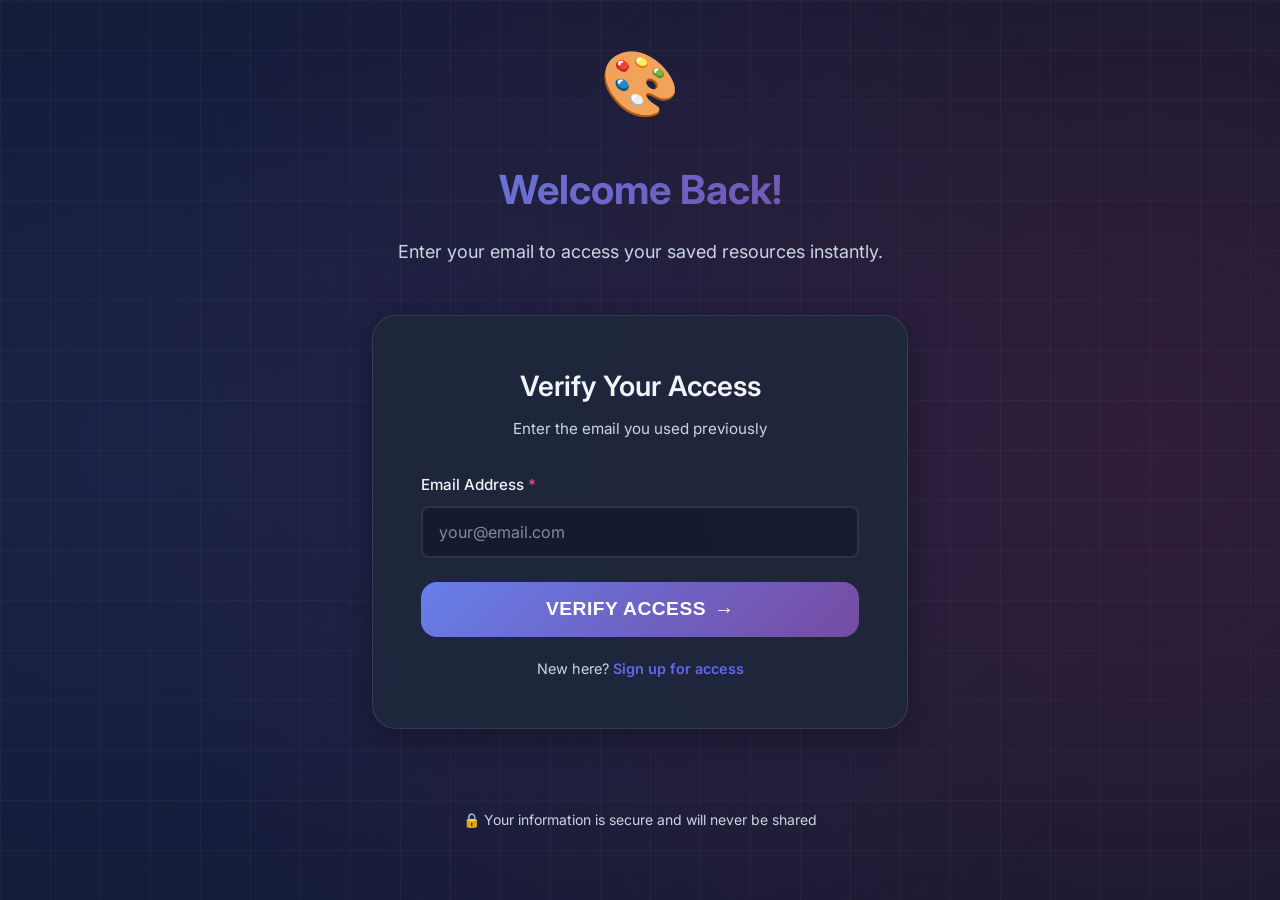
==== admin.html @ 47983951 "Implemented Login flow and Admin Resource Management Dashboard with Copy Link feature" ====
<!DOCTYPE html>
<html lang="en">

<head>
    <meta charset="UTF-8">
    <meta name="viewport" content="width=device-width, initial-scale=1.0">
    <title>Admin Dashboard - FrameGlobe</title>
    <link rel="preconnect" href="https://fonts.googleapis.com">
    <link rel="preconnect" href="https://fonts.gstatic.com" crossorigin>
    <link href="https://fonts.googleapis.com/css2?family=Inter:wght@400;500;600;700&display=swap" rel="stylesheet">
    <link rel="stylesheet" href="styles.css">
    <style>
        .admin-container {
            max-width: 1000px;
            margin: 0 auto;
            padding: 20px;
        }

        .admin-card {
            background: rgba(255, 255, 255, 0.05);
            backdrop-filter: blur(10px);
            border: 1px solid rgba(255, 255, 255, 0.1);
            border-radius: 16px;
            padding: 30px;
            margin-top: 20px;
        }

        .admin-header {
            display: flex;
            justify-content: space-between;
            align-items: center;
            margin-bottom: 20px;
        }

        .resource-table {
            width: 100%;
            border-collapse: collapse;
            margin-top: 20px;
        }

        .resource-table th,
        .resource-table td {
            padding: 15px;
            text-align: left;
            border-bottom: 1px solid rgba(255, 255, 255, 0.1);
        }

        .resource-table th {
            color: var(--color-primary);
            font-weight: 600;
        }

        .action-btns {
            display: flex;
            gap: 10px;
        }

        .btn-small {
            padding: 8px 12px;
            font-size: 0.85rem;
        }

        .btn-edit {
            background: var(--color-primary);
        }

        .btn-delete {
            background: #ef4444;
        }

        /* Modal Styles */
        .modal {
            position: fixed;
            top: 0;
            left: 0;
            width: 100%;
            height: 100%;
            background: rgba(0, 0, 0, 0.8);
            display: flex;
            justify-content: center;
            align-items: center;
            z-index: 1000;
        }

        .modal-content {
            background: #1a1a1a;
            padding: 30px;
            border-radius: 16px;
            width: 100%;
            max-width: 500px;
            border: 1px solid rgba(255, 255, 255, 0.1);
        }
    </style>
</head>

<body>
    <div class="bg-gradient"></div>
    <div class="bg-pattern"></div>

    <div class="admin-container">
        <header class="hero">
            <div class="logo-badge">🛡️</div>
            <h1 class="hero-title">Admin Dashboard</h1>
            <p class="hero-subtitle">Manage FrameGlobe resources and mappings</p>
        </header>

        <div class="admin-card">
            <div class="admin-header">
                <h2>Resource Mappings</h2>
                <button id="addResourceBtn" class="submit-btn" style="width: auto;">
                    <span>+ Add Resource</span>
                </button>
            </div>

            <table class="resource-table">
                <thead>
                    <tr>
                        <th>Post ID</th>
                        <th>Name</th>
                        <th>Download Link</th>
                        <th>Actions</th>
                    </tr>
                </thead>
                <tbody id="resourceTableBody">
                    <!-- Loaded via JS -->
                </tbody>
            </table>
        </div>

        <div class="form-footer" style="margin-top: 40px;">
            <a href="index.html" class="login-link">← Back to Site</a>
        </div>
    </div>

    <!-- Add/Edit Modal -->
    <div id="resourceModal" class="modal hidden">
        <div class="modal-content">
            <h3 id="modalTitle">Add New Resource</h3>
            <form id="resourceForm" class="lead-form">
                <input type="hidden" id="originalPostId">
                <div class="form-group">
                    <label for="postId">Post ID (e.g., beginner-sketching)</label>
                    <input type="text" id="postId" required placeholder="Enter unique ID">
                </div>
                <div class="form-group">
                    <label for="resourceName">Resource Name</label>
                    <input type="text" id="resourceName" required placeholder="e.g., Drawing Guide PDF">
                </div>
                <div class="form-group">
                    <label for="downloadLink">Download Link</label>
                    <input type="url" id="downloadLink" required placeholder="Google Drive direct link">
                </div>

                <div class="action-btns" style="margin-top: 20px;">
                    <button type="submit" class="submit-btn">Save Resource</button>
                    <button type="button" id="closeModalBtn" class="submit-btn"
                        style="background: #333;">Cancel</button>
                </div>
            </form>
        </div>
    </div>

    <script src="script.js"></script>
</body>

</html>
---- styles.css ----
/* ============================================
   RESET & BASE STYLES
   ============================================ */
* {
    margin: 0;
    padding: 0;
    box-sizing: border-box;
}

:root {
    /* Color Palette */
    --color-primary: #6366f1;
    --color-primary-dark: #4f46e5;
    --color-primary-light: #818cf8;
    --color-secondary: #ec4899;
    --color-success: #10b981;
    --color-warning: #f59e0b;

    /* Gradients */
    --gradient-primary: linear-gradient(135deg, #667eea 0%, #764ba2 100%);
    --gradient-secondary: linear-gradient(135deg, #f093fb 0%, #f5576c 100%);
    --gradient-success: linear-gradient(135deg, #4ade80 0%, #22c55e 100%);

    /* Neutral Colors */
    --color-bg: #0f172a;
    --color-bg-secondary: #1e293b;
    --color-text: #f1f5f9;
    --color-text-secondary: #cbd5e1;
    --color-border: rgba(255, 255, 255, 0.1);

    /* Spacing */
    --spacing-xs: 0.5rem;
    --spacing-sm: 1rem;
    --spacing-md: 1.5rem;
    --spacing-lg: 2rem;
    --spacing-xl: 3rem;

    /* Border Radius */
    --radius-sm: 0.5rem;
    --radius-md: 1rem;
    --radius-lg: 1.5rem;

    /* Shadows */
    --shadow-sm: 0 2px 8px rgba(0, 0, 0, 0.1);
    --shadow-md: 0 4px 16px rgba(0, 0, 0, 0.2);
    --shadow-lg: 0 8px 32px rgba(0, 0, 0, 0.3);
    --shadow-glow: 0 0 40px rgba(99, 102, 241, 0.3);

    /* Transitions */
    --transition-fast: 0.2s ease;
    --transition-normal: 0.3s ease;
    --transition-slow: 0.5s ease;
}

body {
    font-family: 'Inter', -apple-system, BlinkMacSystemFont, 'Segoe UI', sans-serif;
    background: var(--color-bg);
    color: var(--color-text);
    line-height: 1.6;
    min-height: 100vh;
    overflow-x: hidden;
}

/* ============================================
   BACKGROUND EFFECTS
   ============================================ */
.bg-gradient {
    position: fixed;
    top: -50%;
    left: -50%;
    width: 200%;
    height: 200%;
    background: radial-gradient(circle at 30% 50%, rgba(99, 102, 241, 0.15) 0%, transparent 50%),
        radial-gradient(circle at 70% 50%, rgba(236, 72, 153, 0.15) 0%, transparent 50%);
    animation: rotateGradient 20s linear infinite;
    pointer-events: none;
    z-index: -1;
}

@keyframes rotateGradient {
    0% {
        transform: rotate(0deg);
    }

    100% {
        transform: rotate(360deg);
    }
}

.bg-pattern {
    position: fixed;
    top: 0;
    left: 0;
    width: 100%;
    height: 100%;
    background-image:
        linear-gradient(rgba(255, 255, 255, 0.03) 1px, transparent 1px),
        linear-gradient(90deg, rgba(255, 255, 255, 0.03) 1px, transparent 1px);
    background-size: 50px 50px;
    pointer-events: none;
    z-index: -1;
}

/* ============================================
   CONTAINER & LAYOUT
   ============================================ */
.container {
    max-width: 600px;
    margin: 0 auto;
    padding: var(--spacing-lg);
    position: relative;
    z-index: 1;
}

/* ============================================
   HERO SECTION
   ============================================ */
.hero {
    text-align: center;
    margin-bottom: var(--spacing-xl);
    animation: fadeInUp 0.6s ease;
}

.logo-badge {
    font-size: 4rem;
    margin-bottom: var(--spacing-md);
    animation: float 3s ease-in-out infinite;
}

@keyframes float {

    0%,
    100% {
        transform: translateY(0);
    }

    50% {
        transform: translateY(-10px);
    }
}

/* Form Footer & Login Link */
.form-footer {
    margin-top: 20px;
    text-align: center;
    font-size: 0.9rem;
    color: var(--color-text-secondary); /* Adjusted to use existing variable */
}

.login-link {
    color: var(--color-primary); /* Adjusted to use existing variable */
    text-decoration: none;
    font-weight: 600;
    transition: all var(--transition-normal); /* Adjusted to use existing variable */
}

.login-link:hover {
    color: var(--color-primary-light); /* Adjusted to use existing variable */
    text-decoration: underline;
}

/* Error Messages */
.error-message {
    background: rgba(239, 68, 68, 0.1);
    border: 1px solid rgba(239, 68, 68, 0.2);
    color: #ef4444;
    padding: 12px;
    border-radius: 8px;
    margin-bottom: 20px;
    font-size: 0.9rem;
    text-align: center;
}

.hidden {
    display: none !important;
}

/* Page Animations */
@keyframes fadeIn {
    from { opacity: 0; transform: translateY(10px); }
    to { opacity: 1; transform: translateY(0); }
}

.form-card, .download-card {
    animation: fadeIn 0.6s ease-out forwards;
}
.hero-title {
    font-size: 2.5rem;
    font-weight: 700;
    margin-bottom: var(--spacing-sm);
    background: var(--gradient-primary);
    -webkit-background-clip: text;
    -webkit-text-fill-color: transparent;
    background-clip: text;
}

.hero-subtitle {
    font-size: 1.125rem;
    color: var(--color-text-secondary);
    max-width: 500px;
    margin: 0 auto;
}

/* ============================================
   FORM SECTIONS
   ============================================ */
.form-section,
.download-section,
.waitlist-section,
.existing-interest-section {
    animation: fadeInUp 0.6s ease 0.2s backwards;
}

.form-card,
.download-card,
.waitlist-card,
.existing-card,
.info-card {
    background: rgba(30, 41, 59, 0.8);
    backdrop-filter: blur(20px);
    border: 1px solid var(--color-border);
    border-radius: var(--radius-lg);
    padding: var(--spacing-xl);
    box-shadow: var(--shadow-lg);
    transition: transform var(--transition-normal), box-shadow var(--transition-normal);
}

.form-card:hover,
.waitlist-card:hover {
    transform: translateY(-4px);
    box-shadow: var(--shadow-lg), var(--shadow-glow);
}

.form-header,
.waitlist-header {
    text-align: center;
    margin-bottom: var(--spacing-lg);
}

.form-header h2,
.waitlist-header h2 {
    font-size: 1.75rem;
    font-weight: 600;
    margin-bottom: var(--spacing-xs);
}

.form-header p,
.waitlist-header p {
    color: var(--color-text-secondary);
    font-size: 0.95rem;
}

/* ============================================
   FORM ELEMENTS
   ============================================ */
.form-group {
    margin-bottom: var(--spacing-md);
}

label {
    display: flex;
    align-items: center;
    gap: 0.25rem;
    margin-bottom: var(--spacing-xs);
    font-weight: 500;
    font-size: 0.95rem;
}

.required {
    color: var(--color-secondary);
}

input,
select {
    width: 100%;
    padding: 0.875rem 1rem;
    background: rgba(15, 23, 42, 0.6);
    border: 2px solid var(--color-border);
    border-radius: var(--radius-sm);
    color: var(--color-text);
    font-size: 1rem;
    font-family: inherit;
    transition: all var(--transition-fast);
}

input:focus,
select:focus {
    outline: none;
    border-color: var(--color-primary);
    box-shadow: 0 0 0 3px rgba(99, 102, 241, 0.2);
}

input::placeholder {
    color: var(--color-text-secondary);
    opacity: 0.6;
}

select {
    cursor: pointer;
}

/* ============================================
   BUTTONS
   ============================================ */
.submit-btn,
.download-btn,
.backup-btn,
.secondary-btn {
    width: 100%;
    padding: 1rem 2rem;
    background: var(--gradient-primary);
    border: none;
    border-radius: var(--radius-md);
    color: white;
    font-size: 1.125rem;
    font-weight: 600;
    cursor: pointer;
    display: flex;
    align-items: center;
    justify-content: center;
    gap: 0.5rem;
    transition: all var(--transition-normal);
    position: relative;
    overflow: hidden;
}

.submit-btn::before,
.download-btn::before {
    content: '';
    position: absolute;
    top: 50%;
    left: 50%;
    width: 0;
    height: 0;
    border-radius: 50%;
    background: rgba(255, 255, 255, 0.2);
    transform: translate(-50%, -50%);
    transition: width 0.6s, height 0.6s;
}

.submit-btn:hover::before,
.download-btn:hover::before {
    width: 300px;
    height: 300px;
}

.submit-btn:hover,
.download-btn:hover {
    transform: translateY(-2px);
    box-shadow: 0 8px 24px rgba(99, 102, 241, 0.4);
}

.submit-btn:active,
.download-btn:active {
    transform: translateY(0);
}

.secondary-btn {
    background: rgba(99, 102, 241, 0.2);
    border: 2px solid var(--color-primary);
}

.secondary-btn:hover {
    background: rgba(99, 102, 241, 0.3);
}

.btn-icon {
    font-size: 1.25rem;
    transition: transform var(--transition-fast);
}

.submit-btn:hover .btn-icon,
.download-btn:hover .btn-icon {
    transform: translateX(4px);
}

/* ============================================
   PRIVACY & CONSENT
   ============================================ */
.privacy-notice {
    display: flex;
    gap: 0.75rem;
    margin: var(--spacing-md) 0;
    padding: var(--spacing-sm);
    background: rgba(99, 102, 241, 0.1);
    border-radius: var(--radius-sm);
    border-left: 3px solid var(--color-primary);
}

.privacy-notice input[type="checkbox"] {
    width: auto;
    margin-top: 0.25rem;
    cursor: pointer;
}

.privacy-notice label {
    font-size: 0.875rem;
    color: var(--color-text-secondary);
    margin: 0;
    cursor: pointer;
}

/* ============================================
   LOADING STATE
   ============================================ */
.loading-state {
    display: none;
    text-align: center;
    padding: var(--spacing-md) 0;
}

.loading-state.active {
    display: block;
}

.spinner {
    width: 40px;
    height: 40px;
    margin: 0 auto var(--spacing-sm);
    border: 4px solid rgba(99, 102, 241, 0.3);
    border-top-color: var(--color-primary);
    border-radius: 50%;
    animation: spin 0.8s linear infinite;
}

@keyframes spin {
    to {
        transform: rotate(360deg);
    }
}

/* ============================================
   SUCCESS STATES
   ============================================ */
.success-checkmark {
    width: 80px;
    height: 80px;
    margin: 0 auto var(--spacing-md);
}

.success-checkmark svg {
    width: 100%;
    height: 100%;
}

.success-checkmark circle {
    stroke: var(--color-success);
    stroke-width: 2;
    stroke-dasharray: 166;
    stroke-dashoffset: 166;
    animation: stroke 0.6s cubic-bezier(0.65, 0, 0.45, 1) forwards;
}

.success-checkmark path {
    stroke: var(--color-success);
    stroke-width: 3;
    stroke-dasharray: 48;
    stroke-dashoffset: 48;
    animation: stroke 0.3s cubic-bezier(0.65, 0, 0.45, 1) 0.6s forwards;
}

@keyframes stroke {
    100% {
        stroke-dashoffset: 0;
    }
}

.confirmation-header {
    text-align: center;
    margin-bottom: var(--spacing-xl);
}

.confirmation-title {
    font-size: 2rem;
    font-weight: 700;
    margin-bottom: var(--spacing-xs);
}

.confirmation-subtitle {
    color: var(--color-text-secondary);
}

/* ============================================
   COUNTER DISPLAY
   ============================================ */
.counter-display {
    text-align: center;
    margin: var(--spacing-lg) 0;
}

.counter-badge {
    display: inline-flex;
    flex-direction: column;
    align-items: center;
    padding: var(--spacing-md) var(--spacing-lg);
    background: var(--gradient-primary);
    border-radius: var(--radius-lg);
    box-shadow: var(--shadow-md);
}

.counter-number {
    font-size: 3rem;
    font-weight: 700;
    line-height: 1;
    margin-bottom: 0.25rem;
}

.counter-label {
    font-size: 0.95rem;
    opacity: 0.9;
}

/* ============================================
   EXISTING INTEREST SECTION
   ============================================ */
.badge-success {
    font-size: 4rem;
    text-align: center;
    margin-bottom: var(--spacing-md);
}

.existing-card h2 {
    text-align: center;
    font-size: 1.75rem;
    margin-bottom: var(--spacing-sm);
}

.existing-subtitle {
    text-align: center;
    color: var(--color-text-secondary);
    margin-bottom: var(--spacing-lg);
}

.current-selection {
    background: rgba(16, 185, 129, 0.1);
    border: 2px solid rgba(16, 185, 129, 0.3);
    border-radius: var(--radius-md);
    padding: var(--spacing-md);
    margin-bottom: var(--spacing-lg);
}

.current-selection h3 {
    font-size: 1.125rem;
    margin-bottom: var(--spacing-sm);
    color: var(--color-success);
}

.preference-display {
    display: flex;
    flex-direction: column;
    gap: var(--spacing-sm);
}

.preference-item {
    display: flex;
    justify-content: space-between;
    align-items: center;
    padding: var(--spacing-xs) 0;
}

.preference-label {
    font-weight: 600;
    color: var(--color-text-secondary);
}

.preference-value {
    font-weight: 600;
    color: var(--color-text);
}

/* ============================================
   UTILITY CLASSES
   ============================================ */
.hidden {
    display: none !important;
}

.success-message {
    text-align: center;
    padding: var(--spacing-lg);
    background: rgba(16, 185, 129, 0.1);
    border-radius: var(--radius-md);
    margin-top: var(--spacing-md);
}

.success-icon {
    font-size: 3rem;
    margin-bottom: var(--spacing-sm);
}

.success-message h3 {
    font-size: 1.5rem;
    margin-bottom: var(--spacing-xs);
    color: var(--color-success);
}

/* ============================================
   FOOTER
   ============================================ */
.footer {
    text-align: center;
    margin-top: var(--spacing-xl);
    padding: var(--spacing-lg) 0;
    color: var(--color-text-secondary);
    font-size: 0.875rem;
}

/* ============================================
   ANIMATIONS
   ============================================ */
@keyframes fadeInUp {
    from {
        opacity: 0;
        transform: translateY(30px);
    }

    to {
        opacity: 1;
        transform: translateY(0);
    }
}

/* ============================================
   VIP EARLY BIRD OFFER (TRIPWIRE)
   ============================================ */
.early-bird-section {
    margin-bottom: var(--spacing-lg);
    animation: fadeInUp 0.6s ease 0.1s backwards;
}

.offer-card {
    background: linear-gradient(145deg, rgba(30, 41, 59, 0.9), rgba(15, 23, 42, 0.95));
    border: 2px solid #ffd700;
    /* Gold Border */
    border-radius: var(--radius-lg);
    padding: var(--spacing-xl);
    box-shadow: 0 0 30px rgba(255, 215, 0, 0.15);
    position: relative;
    overflow: hidden;
    text-align: center;
}

.offer-ribbon {
    position: absolute;
    top: 20px;
    right: -35px;
    background: #ffd700;
    color: #000;
    width: 150px;
    text-align: center;
    font-weight: 800;
    font-size: 0.75rem;
    padding: 5px 0;
    transform: rotate(45deg);
    box-shadow: 0 2px 5px rgba(0, 0, 0, 0.2);
    z-index: 10;
}

.offer-header h2 {
    font-size: 1.8rem;
    background: linear-gradient(to right, #fff, #ffd700);
    -webkit-background-clip: text;
    -webkit-text-fill-color: transparent;
    background-clip: text;
    margin-bottom: var(--spacing-xs);
}

.offer-sub {
    color: var(--color-text-secondary);
    font-size: 0.95rem;
    max-width: 400px;
    margin: 0 auto var(--spacing-lg);
}

/* Bonus Stack */
.bonus-stack {
    display: flex;
    flex-direction: column;
    gap: var(--spacing-sm);
    margin-bottom: var(--spacing-lg);
    text-align: left;
}

.bonus-item {
    display: flex;
    align-items: center;
    gap: 15px;
    background: rgba(255, 255, 255, 0.05);
    padding: 12px 15px;
    border-radius: var(--radius-md);
    border: 1px solid rgba(255, 255, 255, 0.05);
}

.bonus-icon {
    font-size: 1.5rem;
}

.bonus-details h3 {
    font-size: 0.95rem;
    color: #fff;
    margin-bottom: 2px;
}

.bonus-details p {
    font-size: 0.8rem;
    color: #aaa;
    line-height: 1.2;
}

.value-tag {
    display: block;
    font-size: 0.7rem;
    color: #ffd700;
    text-transform: uppercase;
    font-weight: 700;
    margin-top: 2px;
}

/* Price Breakdown */
.price-breakdown {
    background: rgba(0, 0, 0, 0.3);
    border-radius: var(--radius-md);
    padding: 15px;
    margin-bottom: var(--spacing-lg);
    display: flex;
    justify-content: space-around;
    align-items: center;
}

.total-value {
    color: #aaa;
    font-size: 0.9rem;
}

.strike {
    text-decoration: line-through;
    color: #ef4444;
    /* Red strike */
}

.final-price {
    color: #fff;
    font-size: 1.2rem;
    font-weight: 700;
}

.highlight {
    color: #ffd700;
    font-size: 1.5rem;
}

/* VIP Button */
.vip-btn {
    display: flex;
    flex-direction: column;
    align-items: center;
    justify-content: center;
    width: 100%;
    background: linear-gradient(to right, #f59e0b, #ffd700);
    color: #000;
    text-decoration: none;
    padding: 15px;
    border-radius: var(--radius-md);
    font-weight: 800;
    margin-bottom: 15px;
    transition: transform 0.2s;
    box-shadow: 0 5px 20px rgba(245, 158, 11, 0.3);
}

.vip-btn:hover {
    transform: translateY(-3px);
    box-shadow: 0 10px 30px rgba(245, 158, 11, 0.5);
}

.btn-text {
    font-size: 1.2rem;
    text-transform: uppercase;
    letter-spacing: 0.5px;
}

.btn-sub {
    font-size: 0.8rem;
    opacity: 0.8;
    font-weight: 600;
}

.pulse-animation {
    animation: pulse-yellow 2s infinite;
}

@keyframes pulse-yellow {
    0% {
        box-shadow: 0 0 0 0 rgba(255, 215, 0, 0.7);
    }

    70% {
        box-shadow: 0 0 0 10px rgba(255, 215, 0, 0);
    }

    100% {
        box-shadow: 0 0 0 0 rgba(255, 215, 0, 0);
    }
}

.guarantee-text {
    font-size: 0.75rem;
    color: #666;
    margin-top: 10px;
}

.divider-text {
    text-align: center;
    color: #666;
    font-weight: 700;
    margin: 20px 0;
    font-size: 0.9rem;
    letter-spacing: 1px;
    position: relative;
}

.divider-text::before,
.divider-text::after {
    content: "";
    position: absolute;
    top: 50%;
    width: 40%;
    height: 1px;
    background: rgba(255, 255, 255, 0.1);
}

.divider-text::before {
    left: 0;
}

.divider-text::after {
    right: 0;
}

.simple-card {
    background: rgba(30, 41, 59, 0.4);
    /* Less prominent bg */
    border: 1px dashed rgba(255, 255, 255, 0.1);
}

/* ============================================
   RESPONSIVE DESIGN
   ============================================ */
@media (max-width: 768px) {
    .container {
        padding: var(--spacing-md);
    }

    .hero-title {
        font-size: 2rem;
    }

    .hero-subtitle {
        font-size: 1rem;
    }

    .form-card,
    .download-card,
    .waitlist-card,
    .existing-card {
        padding: var(--spacing-lg);
    }

    .counter-number {
        font-size: 2.5rem;
    }
}

@media (max-width: 480px) {
    .hero-title {
        font-size: 1.75rem;
    }

    .logo-badge {
        font-size: 3rem;
    }

    .form-card,
    .waitlist-card {
        padding: var(--spacing-md);
    }
}
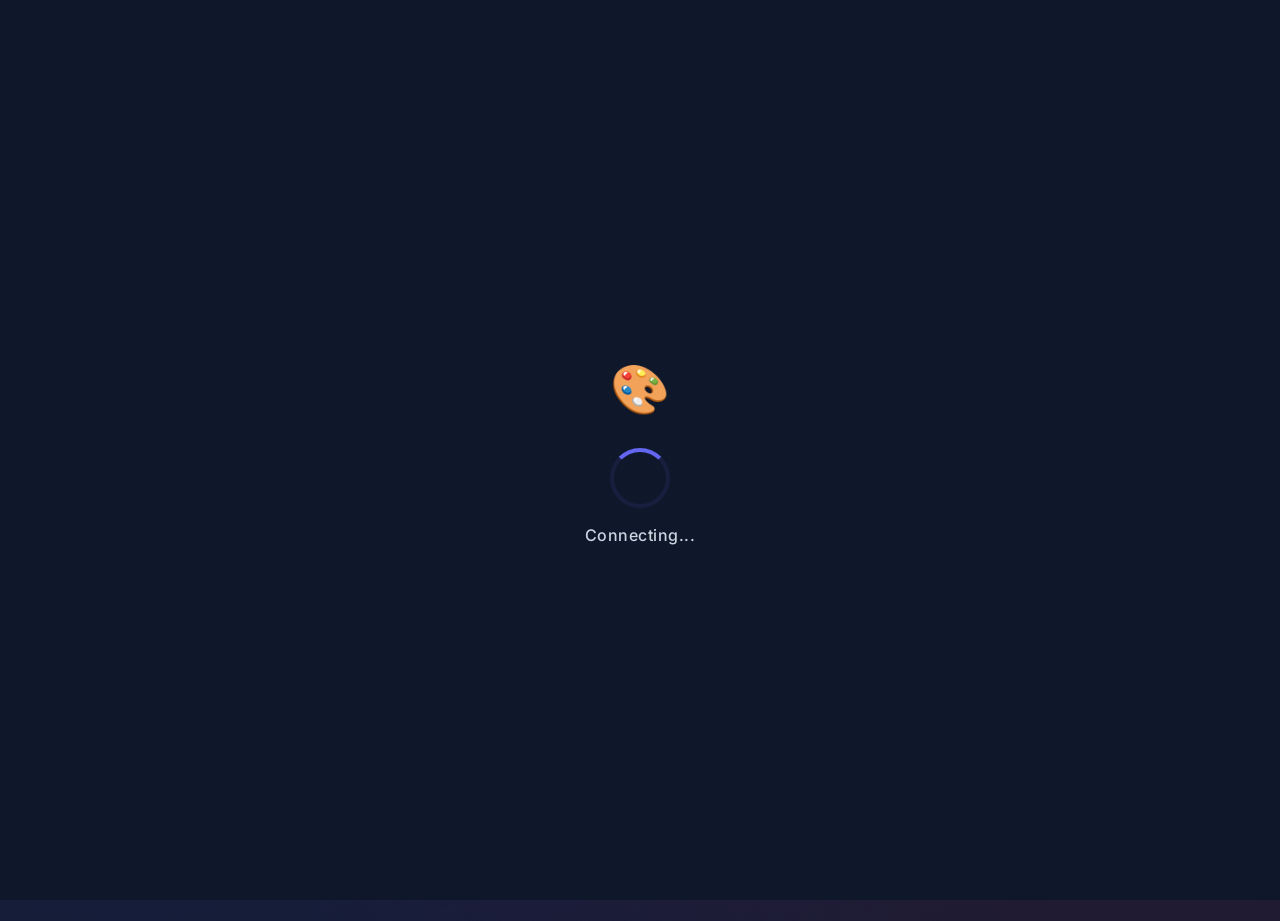
==== commit b498e354: "UI Optimization: Mobile-first design, card views, and global loading overlay" ====
--- a/admin.html
+++ b/admin.html
@@ -11,7 +11,7 @@
     <link rel="stylesheet" href="styles.css">
     <style>
         .admin-container {
-            max-width: 1000px;
+            max-width: 1100px;
             margin: 0 auto;
             padding: 20px;
         }
@@ -25,11 +25,61 @@
             margin-top: 20px;
         }
 
-        .admin-header {
+        /* Tabs Navigation */
+        .admin-tabs {
             display: flex;
-            justify-content: space-between;
-            align-items: center;
+            gap: 10px;
             margin-bottom: 20px;
+            border-bottom: 1px solid rgba(255, 255, 255, 0.1);
+            padding-bottom: 10px;
+        }
+
+        .tab-btn {
+            background: none;
+            border: none;
+            color: var(--color-text-secondary);
+            padding: 10px 20px;
+            font-weight: 600;
+            cursor: pointer;
+            border-radius: 8px;
+            transition: all var(--transition-normal);
+        }
+
+        .tab-btn.active {
+            background: var(--color-primary);
+            color: white;
+        }
+
+        .tab-btn:hover:not(.active) {
+            background: rgba(255, 255, 255, 0.1);
+        }
+
+        /* Analytics Grid */
+        .stats-grid {
+            display: grid;
+            grid-template-columns: repeat(auto-fit, minmax(200px, 1fr));
+            gap: 20px;
+            margin-bottom: 30px;
+        }
+
+        .stat-card {
+            background: rgba(255, 255, 255, 0.03);
+            border: 1px solid rgba(255, 255, 255, 0.05);
+            padding: 20px;
+            border-radius: 12px;
+            text-align: center;
+        }
+
+        .stat-value {
+            font-size: 2rem;
+            font-weight: 700;
+            color: var(--color-primary);
+        }
+
+        .stat-label {
+            font-size: 0.85rem;
+            color: var(--color-text-secondary);
+            margin-top: 5px;
         }
 
         .resource-table {
@@ -68,7 +118,6 @@
             background: #ef4444;
         }
 
-        /* Modal Styles */
         .modal {
             position: fixed;
             top: 0;
@@ -90,28 +139,62 @@
             max-width: 500px;
             border: 1px solid rgba(255, 255, 255, 0.1);
         }
+
+        .role-badge {
+            padding: 4px 8px;
+            border-radius: 4px;
+            font-size: 0.75rem;
+            font-weight: 700;
+            text-transform: uppercase;
+        }
+
+        .badge-admin {
+            background: rgba(168, 85, 247, 0.2);
+            color: #a855f7;
+            border: 1px solid #a855f7;
+        }
+
+        .badge-staff {
+            background: rgba(59, 130, 246, 0.2);
+            color: #3b82f6;
+            border: 1px solid #3b82f6;
+        }
     </style>
 </head>
 
 <body>
+    <!-- Global Loading Overlay -->
+    <div id="globalLoader" class="loading-overlay">
+        <div class="loader-logo">🛡️</div>
+        <div class="spinner-large"></div>
+        <p>Accessing Dashboard...</p>
+    </div>
+
     <div class="bg-gradient"></div>
+
     <div class="bg-pattern"></div>
 
     <div class="admin-container">
         <header class="hero">
             <div class="logo-badge">🛡️</div>
             <h1 class="hero-title">Admin Dashboard</h1>
-            <p class="hero-subtitle">Manage FrameGlobe resources and mappings</p>
+            <p id="userWelcome" class="hero-subtitle">Welcome back, Admin</p>
         </header>
 
-        <div class="admin-card">
+        <nav class="admin-tabs">
+            <button class="tab-btn active" onclick="switchTab('resources')">Resources</button>
+            <button id="usersTabBtn" class="tab-btn hidden" onclick="switchTab('users')">User Management</button>
+            <button id="analyticsTabBtn" class="tab-btn hidden" onclick="switchTab('analytics')">Analytics</button>
+        </nav>
+
+        <!-- Resources Section -->
+        <section id="resourcesSection" class="admin-card">
             <div class="admin-header">
                 <h2>Resource Mappings</h2>
                 <button id="addResourceBtn" class="submit-btn" style="width: auto;">
                     <span>+ Add Resource</span>
                 </button>
             </div>
-
             <table class="resource-table">
                 <thead>
                     <tr>
@@ -121,45 +204,116 @@
                         <th>Actions</th>
                     </tr>
                 </thead>
-                <tbody id="resourceTableBody">
-                    <!-- Loaded via JS -->
-                </tbody>
+                <tbody id="resourceTableBody"></tbody>
             </table>
-        </div>
+        </section>
+
+        <!-- User Management Section -->
+        <section id="usersSection" class="admin-card hidden">
+            <div class="admin-header">
+                <h2>Team Management</h2>
+                <button id="addUserBtn" class="submit-btn" style="width: auto;">
+                    <span>+ Add Member</span>
+                </button>
+            </div>
+            <table class="resource-table">
+                <thead>
+                    <tr>
+                        <th>User Email</th>
+                        <th>Role</th>
+                        <th>Actions</th>
+                    </tr>
+                </thead>
+                <tbody id="userTableBody"></tbody>
+            </table>
+
+        </section>
+
+        <!-- Analytics Section -->
+        <section id="analyticsSection" class="admin-card hidden">
+            <div class="admin-header">
+                <h2>Investor Metrics</h2>
+            </div>
+
+            <div class="stats-grid">
+                <div class="stat-card">
+                    <div id="statTotalLeads" class="stat-value">0</div>
+                    <div class="stat-label">Total Leads</div>
+                </div>
+                <div class="stat-card">
+                    <div id="statTotalWaitlist" class="stat-value">0</div>
+                    <div class="stat-label">Waitlist Signups</div>
+                </div>
+                <div class="stat-card">
+                    <div id="statConversionRate" class="stat-value">0%</div>
+                    <div class="stat-label">Conversion Rate</div>
+                </div>
+            </div>
+
+            <h3>Course Demand Distribution</h3>
+            <div id="analyticsCharts" class="stat-card" style="text-align: left;">
+                <div id="categoryBreakdown"></div>
+            </div>
+        </section>
 
         <div class="form-footer" style="margin-top: 40px;">
             <a href="index.html" class="login-link">← Back to Site</a>
         </div>
     </div>
 
-    <!-- Add/Edit Modal -->
+    <!-- Resource Modal -->
     <div id="resourceModal" class="modal hidden">
         <div class="modal-content">
             <h3 id="modalTitle">Add New Resource</h3>
             <form id="resourceForm" class="lead-form">
                 <input type="hidden" id="originalPostId">
                 <div class="form-group">
-                    <label for="postId">Post ID (e.g., beginner-sketching)</label>
-                    <input type="text" id="postId" required placeholder="Enter unique ID">
+                    <label for="postId">Post ID</label>
+                    <input type="text" id="postId" required>
                 </div>
                 <div class="form-group">
                     <label for="resourceName">Resource Name</label>
-                    <input type="text" id="resourceName" required placeholder="e.g., Drawing Guide PDF">
+                    <input type="text" id="resourceName" required>
                 </div>
                 <div class="form-group">
                     <label for="downloadLink">Download Link</label>
-                    <input type="url" id="downloadLink" required placeholder="Google Drive direct link">
-                </div>
-
+                    <input type="url" id="downloadLink" required>
+                </div>
                 <div class="action-btns" style="margin-top: 20px;">
-                    <button type="submit" class="submit-btn">Save Resource</button>
-                    <button type="button" id="closeModalBtn" class="submit-btn"
-                        style="background: #333;">Cancel</button>
+                    <button type="submit" class="submit-btn" id="resourceSubmitBtn">Save</button>
+                    <button type="button" id="closeResourceModal" class="submit-btn"
+                        style="background:#333;">Cancel</button>
                 </div>
             </form>
         </div>
     </div>
 
+    <!-- User Modal -->
+    <div id="userModal" class="modal hidden">
+        <div class="modal-content">
+            <h3>Add/Edit Team Member</h3>
+            <form id="userForm" class="lead-form">
+                <div class="form-group">
+                    <label for="userEmail">Member Email</label>
+                    <input type="email" id="userEmail" required>
+                </div>
+                <div class="form-group">
+                    <label for="userRole">Role</label>
+                    <select id="userRole" required
+                        style="width:100%; padding:12px; background:#111; color:white; border:1px solid #333; border-radius:8px;">
+                        <option value="Staff">Staff (Resources Only)</option>
+                        <option value="Admin">Admin (Full Access)</option>
+                    </select>
+                </div>
+                <div class="action-btns" style="margin-top: 20px;">
+                    <button type="submit" class="submit-btn">Save Member</button>
+                    <button type="button" id="closeUserModal" class="submit-btn"
+                        style="background:#333;">Cancel</button>
+                </div>
+            </form>
+        </div>
+    </div>
+
     <script src="script.js"></script>
 </body>
 
--- a/styles.css
+++ b/styles.css
@@ -144,18 +144,22 @@
     margin-top: 20px;
     text-align: center;
     font-size: 0.9rem;
-    color: var(--color-text-secondary); /* Adjusted to use existing variable */
+    color: var(--color-text-secondary);
+    /* Adjusted to use existing variable */
 }
 
 .login-link {
-    color: var(--color-primary); /* Adjusted to use existing variable */
+    color: var(--color-primary);
+    /* Adjusted to use existing variable */
     text-decoration: none;
     font-weight: 600;
-    transition: all var(--transition-normal); /* Adjusted to use existing variable */
+    transition: all var(--transition-normal);
+    /* Adjusted to use existing variable */
 }
 
 .login-link:hover {
-    color: var(--color-primary-light); /* Adjusted to use existing variable */
+    color: var(--color-primary-light);
+    /* Adjusted to use existing variable */
     text-decoration: underline;
 }
 
@@ -177,13 +181,22 @@
 
 /* Page Animations */
 @keyframes fadeIn {
-    from { opacity: 0; transform: translateY(10px); }
-    to { opacity: 1; transform: translateY(0); }
-}
-
-.form-card, .download-card {
+    from {
+        opacity: 0;
+        transform: translateY(10px);
+    }
+
+    to {
+        opacity: 1;
+        transform: translateY(0);
+    }
+}
+
+.form-card,
+.download-card {
     animation: fadeIn 0.6s ease-out forwards;
 }
+
 .hero-title {
     font-size: 2.5rem;
     font-weight: 700;
@@ -401,26 +414,48 @@
 }
 
 /* ============================================
-   LOADING STATE
-   ============================================ */
-.loading-state {
-    display: none;
-    text-align: center;
-    padding: var(--spacing-md) 0;
-}
-
-.loading-state.active {
-    display: block;
-}
-
-.spinner {
-    width: 40px;
-    height: 40px;
-    margin: 0 auto var(--spacing-sm);
-    border: 4px solid rgba(99, 102, 241, 0.3);
-    border-top-color: var(--color-primary);
+   LOADING OVERLAY & SPINNERS
+   ============================================ */
+.loading-overlay {
+    position: fixed;
+    top: 0;
+    left: 0;
+    width: 100%;
+    height: 100%;
+    background: var(--color-bg);
+    display: flex;
+    flex-direction: column;
+    align-items: center;
+    justify-content: center;
+    z-index: 9999;
+    transition: opacity 0.5s ease, visibility 0.5s;
+}
+
+.loading-overlay.fade-out {
+    opacity: 0;
+    visibility: hidden;
+}
+
+.loader-logo {
+    font-size: 3rem;
+    margin-bottom: 20px;
+    animation: float 2s ease-in-out infinite;
+}
+
+.spinner-large {
+    width: 60px;
+    height: 60px;
+    border: 4px solid rgba(99, 102, 241, 0.1);
+    border-top: 4px solid var(--color-primary);
     border-radius: 50%;
-    animation: spin 0.8s linear infinite;
+    animation: spin 1s linear infinite;
+}
+
+.loading-overlay p {
+    margin-top: 15px;
+    color: var(--color-text-secondary);
+    font-weight: 500;
+    letter-spacing: 0.5px;
 }
 
 @keyframes spin {
@@ -428,6 +463,7 @@
         transform: rotate(360deg);
     }
 }
+
 
 /* ============================================
    SUCCESS STATES
@@ -843,44 +879,155 @@
 }
 
 /* ============================================
-   RESPONSIVE DESIGN
+   MOBILE RESPONSIVENESS
    ============================================ */
 @media (max-width: 768px) {
-    .container {
-        padding: var(--spacing-md);
+    :root {
+        --spacing-xl: 1.5rem;
+        --spacing-lg: 1rem;
+    }
+
+    .container,
+    .admin-container {
+        padding: 10px;
+        width: 100%;
+        max-width: 100%;
     }
 
     .hero-title {
-        font-size: 2rem;
-    }
-
-    .hero-subtitle {
-        font-size: 1rem;
+        font-size: 1.75rem;
     }
 
     .form-card,
     .download-card,
     .waitlist-card,
-    .existing-card {
-        padding: var(--spacing-lg);
-    }
-
-    .counter-number {
-        font-size: 2.5rem;
+    .admin-card {
+        padding: 1.25rem;
+        border-radius: var(--radius-md);
+    }
+
+    /* Admin Tabs Scrollable */
+    .admin-tabs {
+        display: flex;
+        overflow-x: auto;
+        white-space: nowrap;
+        gap: 8px;
+        padding-bottom: 10px;
+        margin-bottom: 15px;
+        border-bottom: 1px solid var(--color-border);
+        -webkit-overflow-scrolling: touch;
+        scrollbar-width: none;
+        /* Hide scrollbar Firefox */
+    }
+
+    .admin-tabs::-webkit-scrollbar {
+        display: none;
+        /* Hide scrollbar Chrome/Safari */
+    }
+
+    .tab-btn {
+        flex: 0 0 auto;
+        padding: 8px 16px;
+        font-size: 0.85rem;
+    }
+
+    /* Stats Grid */
+    .stats-grid {
+        grid-template-columns: 1fr;
+        gap: 10px;
+    }
+
+    /* Card-View for Tables */
+    .resource-table {
+        border: none;
+    }
+
+    .resource-table thead {
+        display: none;
+    }
+
+    .resource-table tbody,
+    .resource-table tr,
+    .resource-table td {
+        display: block;
+        width: 100%;
+    }
+
+    .resource-table tr {
+        background: rgba(255, 255, 255, 0.03);
+        border: 1px solid var(--color-border);
+        border-radius: 12px;
+        margin-bottom: 15px;
+        padding: 15px;
+    }
+
+    .resource-table td {
+        border-bottom: 1px solid rgba(255, 255, 255, 0.05);
+        padding: 12px 0;
+        text-align: right;
+        display: flex;
+        justify-content: space-between;
+        align-items: center;
+        font-size: 0.9rem;
+    }
+
+    .resource-table td:last-child {
+        border-bottom: none;
+        flex-direction: column;
+        gap: 10px;
+        padding-top: 15px;
+    }
+
+    .resource-table td::before {
+        content: attr(data-label);
+        font-weight: 700;
+        color: var(--color-primary);
+        font-size: 0.75rem;
+        text-transform: uppercase;
+    }
+
+    .action-btns {
+        width: 100%;
+        gap: 8px;
+    }
+
+    .btn-small {
+        flex: 1;
+        justify-content: center;
+        padding: 12px;
+    }
+
+    /* Form Adjustments */
+    .form-group label {
+        font-size: 0.9rem;
+    }
+
+    input,
+    select {
+        padding: 12px;
+        font-size: 16px;
+        /* Prevent iOS zoom */
+    }
+
+    .submit-btn,
+    .download-btn,
+    .vip-btn {
+        padding: 1.125rem;
+        border-radius: 12px;
+    }
+
+    .modal-content {
+        width: 95%;
+        padding: 20px;
     }
 }
 
 @media (max-width: 480px) {
     .hero-title {
-        font-size: 1.75rem;
+        font-size: 1.5rem;
     }
 
     .logo-badge {
-        font-size: 3rem;
-    }
-
-    .form-card,
-    .waitlist-card {
-        padding: var(--spacing-md);
+        font-size: 2.5rem;
     }
 }
